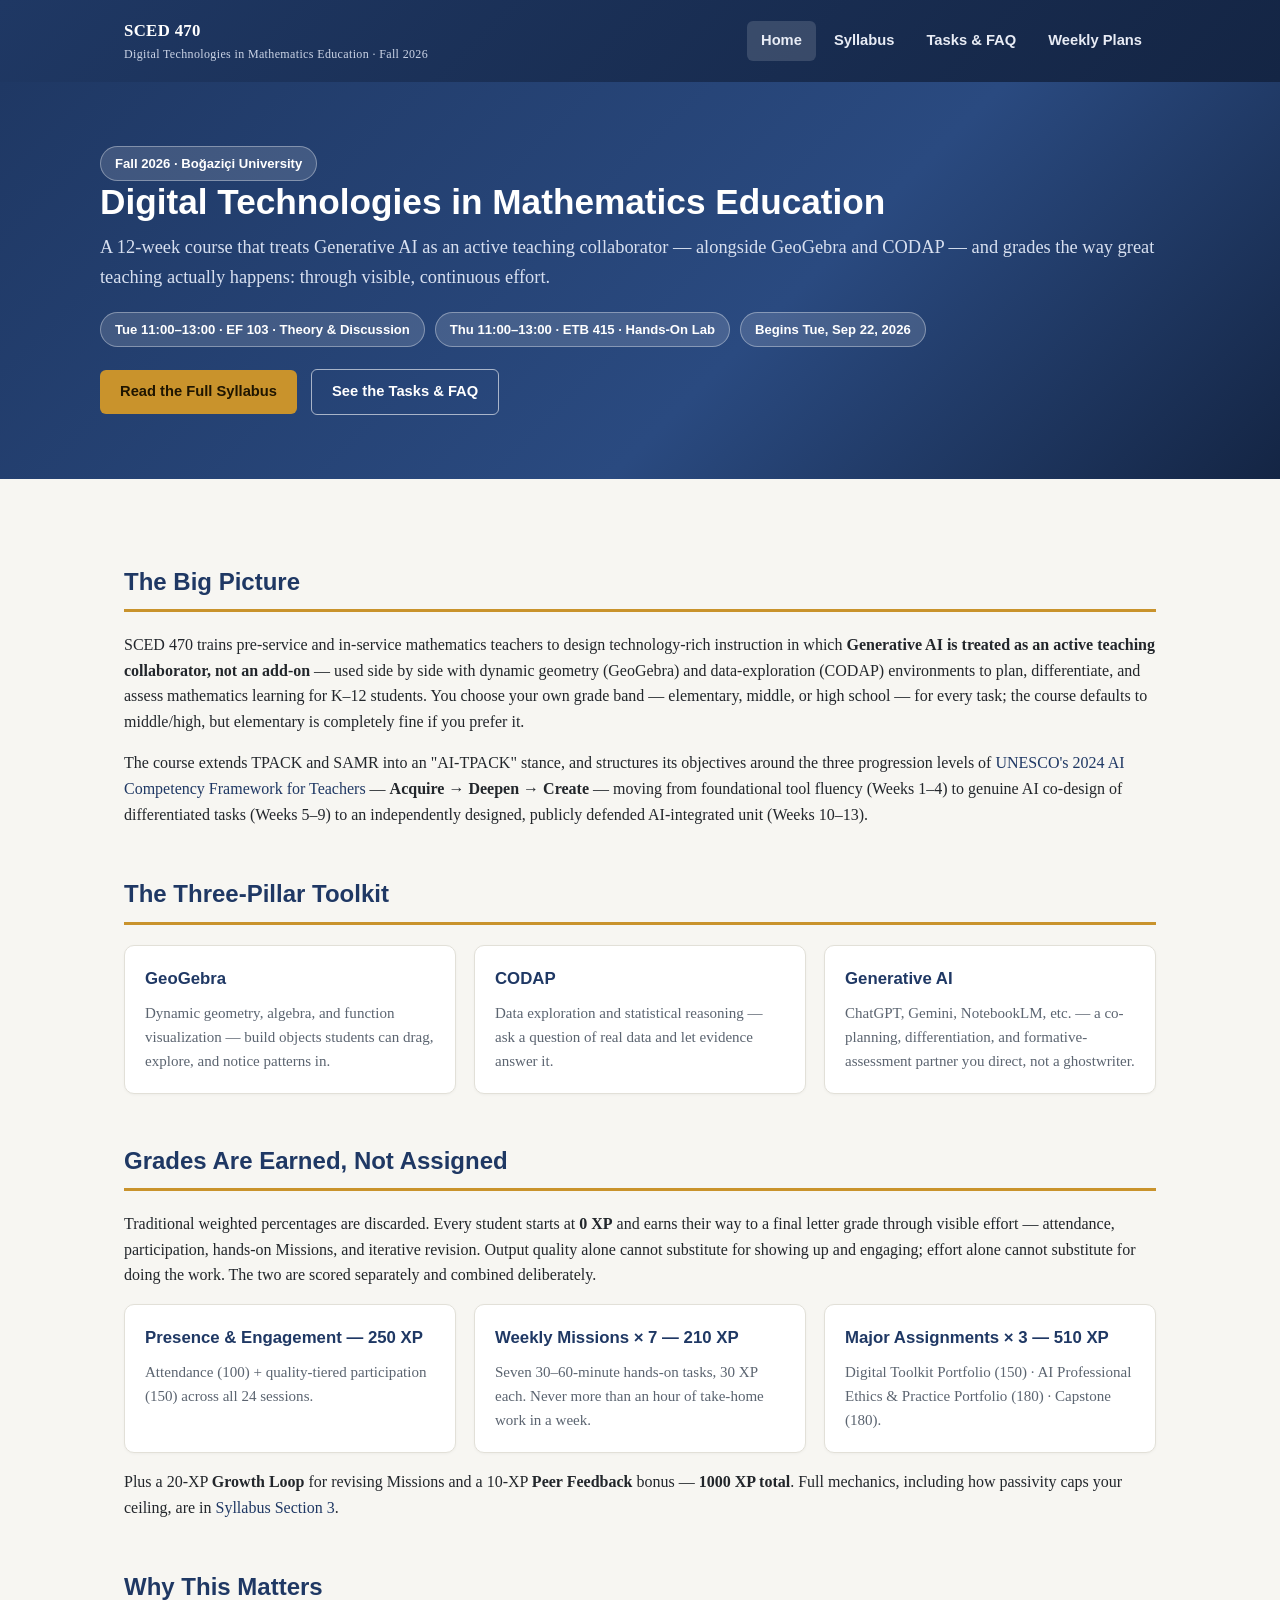
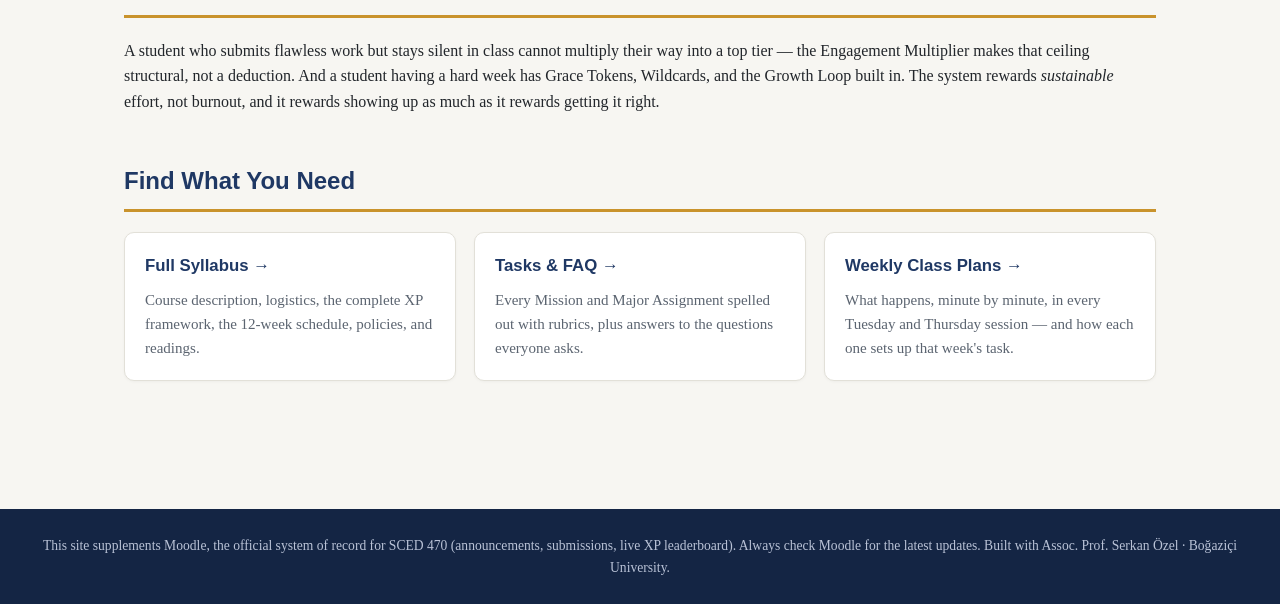
==== index.html @ dfe4f631 "Initial SCED 470 Fall 2026 course site Static HTML/CSS supplement to Moodle: orientation home page, " ====
<!DOCTYPE html>
<html lang="en">
<head>
<meta charset="UTF-8">
<meta name="viewport" content="width=device-width, initial-scale=1.0">
<title>Home · SCED 470</title>
<meta name="description" content="SCED 470: Digital Technologies in Mathematics Education — Fall 2026, Boğaziçi University.">
<link rel="stylesheet" href="style.css">

</head>
<body>
<header class="site-header">
  <div class="header-inner">
    <div class="brand">SCED 470 <small>Digital Technologies in Mathematics Education · Fall 2026</small></div>
    <nav class="main-nav">
      <a href="index.html" class="active">Home</a>
      <a href="syllabus.html">Syllabus</a>
      <a href="tasks-faq.html">Tasks & FAQ</a>
      <a href="weekly-plans.html">Weekly Plans</a>
    </nav>
  </div>
</header>

<div class="hero">
  <div class="hero-inner">
    <span class="pill">Fall 2026 · Boğaziçi University</span>
    <h1>Digital Technologies in Mathematics Education</h1>
    <p class="subtitle">A 12-week course that treats Generative AI as an active teaching collaborator — alongside GeoGebra and CODAP — and grades the way great teaching actually happens: through visible, continuous effort.</p>
    <div class="meta-row">
      <span class="pill">Tue 11:00–13:00 · EF 103 · Theory &amp; Discussion</span>
      <span class="pill">Thu 11:00–13:00 · ETB 415 · Hands-On Lab</span>
      <span class="pill">Begins Tue, Sep 22, 2026</span>
    </div>
    <a class="btn" href="syllabus.html">Read the Full Syllabus</a>
    <a class="btn secondary" href="tasks-faq.html">See the Tasks &amp; FAQ</a>
  </div>
</div>

<main>

<section>
  <h2>The Big Picture</h2>
  <p>SCED 470 trains pre-service and in-service mathematics teachers to design technology-rich instruction in
  which <strong>Generative AI is treated as an active teaching collaborator, not an add-on</strong> — used side
  by side with dynamic geometry (GeoGebra) and data-exploration (CODAP) environments to plan, differentiate, and
  assess mathematics learning for K–12 students. You choose your own grade band — elementary, middle, or high
  school — for every task; the course defaults to middle/high, but elementary is completely fine if you prefer it.</p>
  <p>The course extends TPACK and SAMR into an "AI-TPACK" stance, and structures its objectives around the three
  progression levels of <a href="https://www.unesco.org/en/articles/ai-competency-framework-teachers">UNESCO's
  2024 AI Competency Framework for Teachers</a> — <strong>Acquire → Deepen → Create</strong> — moving from
  foundational tool fluency (Weeks 1–4) to genuine AI co-design of differentiated tasks (Weeks 5–9) to an
  independently designed, publicly defended AI-integrated unit (Weeks 10–13).</p>
</section>

<section>
  <h2>The Three-Pillar Toolkit</h2>
  <div class="card-grid">
    <div class="card">
      <h4>GeoGebra</h4>
      <p>Dynamic geometry, algebra, and function visualization — build objects students can drag, explore, and notice patterns in.</p>
    </div>
    <div class="card">
      <h4>CODAP</h4>
      <p>Data exploration and statistical reasoning — ask a question of real data and let evidence answer it.</p>
    </div>
    <div class="card">
      <h4>Generative AI</h4>
      <p>ChatGPT, Gemini, NotebookLM, etc. — a co-planning, differentiation, and formative-assessment partner you direct, not a ghostwriter.</p>
    </div>
  </div>
</section>

<section>
  <h2>Grades Are Earned, Not Assigned</h2>
  <p>Traditional weighted percentages are discarded. Every student starts at <strong>0 XP</strong> and earns
  their way to a final letter grade through visible effort — attendance, participation, hands-on Missions,
  and iterative revision. Output quality alone cannot substitute for showing up and engaging; effort alone
  cannot substitute for doing the work. The two are scored separately and combined deliberately.</p>
  <div class="card-grid">
    <div class="card">
      <h4>Presence &amp; Engagement — 250 XP</h4>
      <p>Attendance (100) + quality-tiered participation (150) across all 24 sessions.</p>
    </div>
    <div class="card">
      <h4>Weekly Missions × 7 — 210 XP</h4>
      <p>Seven 30–60-minute hands-on tasks, 30 XP each. Never more than an hour of take-home work in a week.</p>
    </div>
    <div class="card">
      <h4>Major Assignments × 3 — 510 XP</h4>
      <p>Digital Toolkit Portfolio (150) · AI Professional Ethics &amp; Practice Portfolio (180) · Capstone (180).</p>
    </div>
  </div>
  <p style="margin-top:16px;">Plus a 20-XP <strong>Growth Loop</strong> for revising Missions and a 10-XP
  <strong>Peer Feedback</strong> bonus — <strong>1000 XP total</strong>. Full mechanics, including how passivity
  caps your ceiling, are in <a href="syllabus.html#section-3">Syllabus Section 3</a>.</p>
</section>

<section>
  <h2>Why This Matters</h2>
  <p>A student who submits flawless work but stays silent in class cannot multiply their way into a top tier —
  the Engagement Multiplier makes that ceiling structural, not a deduction. And a student having a hard week has
  Grace Tokens, Wildcards, and the Growth Loop built in. The system rewards <em>sustainable</em> effort, not
  burnout, and it rewards showing up as much as it rewards getting it right.</p>
</section>

<section>
  <h2>Find What You Need</h2>
  <div class="card-grid">
    <div class="card">
      <h4><a href="syllabus.html">Full Syllabus →</a></h4>
      <p>Course description, logistics, the complete XP framework, the 12-week schedule, policies, and readings.</p>
    </div>
    <div class="card">
      <h4><a href="tasks-faq.html">Tasks &amp; FAQ →</a></h4>
      <p>Every Mission and Major Assignment spelled out with rubrics, plus answers to the questions everyone asks.</p>
    </div>
    <div class="card">
      <h4><a href="weekly-plans.html">Weekly Class Plans →</a></h4>
      <p>What happens, minute by minute, in every Tuesday and Thursday session — and how each one sets up that week's task.</p>
    </div>
  </div>
</section>

</main>

<footer class="site-footer">
  This site supplements Moodle, the official system of record for SCED 470 (announcements, submissions, live XP leaderboard).
  Always check Moodle for the latest updates. Built with Assoc. Prof. Serkan Özel · Boğaziçi University.
</footer>
</body>
</html>
---- style.css ----
:root {
  --navy: #1f3864;
  --navy-dark: #142544;
  --gold: #c9932c;
  --bg: #f7f6f2;
  --card: #ffffff;
  --ink: #22262b;
  --muted: #5b6470;
  --border: #e2e0d8;
  --tier-full: #2e7d4f;
  --tier-inter: #b8860b;
  --tier-passive: #b23b3b;
  --max-width: 1080px;
}

* { box-sizing: border-box; }

html { scroll-behavior: smooth; }

body {
  margin: 0;
  font-family: "Georgia", "Times New Roman", serif;
  background: var(--bg);
  color: var(--ink);
  line-height: 1.6;
}

h1, h2, h3, h4, nav, .pill, .tag, button, .btn {
  font-family: "Helvetica Neue", Arial, sans-serif;
}

a { color: var(--navy); text-decoration: none; }
a:hover { text-decoration: underline; }

header.site-header {
  background: linear-gradient(135deg, var(--navy) 0%, var(--navy-dark) 100%);
  color: #fff;
  padding: 0;
}

.header-inner {
  max-width: var(--max-width);
  margin: 0 auto;
  padding: 18px 24px;
  display: flex;
  align-items: center;
  justify-content: space-between;
  flex-wrap: wrap;
  gap: 12px;
}

.brand {
  font-weight: 700;
  font-size: 1.05rem;
  letter-spacing: 0.02em;
  color: #fff;
}
.brand small {
  display: block;
  font-weight: 400;
  font-size: 0.75rem;
  color: #cbd4e6;
  letter-spacing: 0.03em;
}

nav.main-nav {
  display: flex;
  gap: 4px;
  flex-wrap: wrap;
}
nav.main-nav a {
  color: #e8ecf5;
  padding: 8px 14px;
  border-radius: 6px;
  font-size: 0.92rem;
  font-weight: 600;
  transition: background 0.15s;
}
nav.main-nav a:hover, nav.main-nav a.active {
  background: rgba(255,255,255,0.14);
  text-decoration: none;
}

main {
  max-width: var(--max-width);
  margin: 0 auto;
  padding: 36px 24px 80px;
}

.hero {
  background: linear-gradient(135deg, var(--navy) 0%, #2a4a80 60%, var(--navy-dark) 100%);
  color: #fff;
  padding: 64px 24px;
  margin-bottom: 0;
}
.hero-inner { max-width: var(--max-width); margin: 0 auto; }
.hero h1 { font-size: 2.2rem; margin: 0 0 10px; line-height: 1.2; }
.hero .subtitle { font-size: 1.15rem; color: #d8e0f0; margin: 0 0 20px; font-family: Georgia, serif; }
.hero .meta-row { display: flex; gap: 10px; flex-wrap: wrap; margin-top: 18px; }

.pill {
  display: inline-block;
  background: rgba(255,255,255,0.14);
  border: 1px solid rgba(255,255,255,0.35);
  color: #fff;
  padding: 6px 14px;
  border-radius: 999px;
  font-size: 0.82rem;
  font-weight: 600;
}

.btn {
  display: inline-block;
  background: var(--gold);
  color: #1f1500;
  padding: 10px 20px;
  border-radius: 6px;
  font-weight: 700;
  font-size: 0.92rem;
  margin-top: 22px;
  margin-right: 10px;
}
.btn.secondary {
  background: transparent;
  border: 1.5px solid rgba(255,255,255,0.6);
  color: #fff;
}
.btn:hover { text-decoration: none; opacity: 0.92; }

section { margin: 48px 0; }
section > h2 {
  color: var(--navy);
  font-size: 1.5rem;
  border-bottom: 3px solid var(--gold);
  padding-bottom: 8px;
  margin-bottom: 20px;
}
section > h3 {
  color: var(--navy);
  font-size: 1.15rem;
  margin-top: 28px;
}

.card-grid {
  display: grid;
  grid-template-columns: repeat(3, 1fr);
  gap: 18px;
}
@media (max-width: 800px) { .card-grid { grid-template-columns: 1fr; } }

.card {
  background: var(--card);
  border: 1px solid var(--border);
  border-radius: 10px;
  padding: 20px;
  box-shadow: 0 1px 3px rgba(0,0,0,0.04);
}
.card h4 { margin: 0 0 8px; color: var(--navy); font-size: 1.05rem; }
.card p { margin: 0; color: var(--muted); font-size: 0.94rem; }

table {
  width: 100%;
  border-collapse: collapse;
  background: var(--card);
  margin: 16px 0;
  font-size: 0.92rem;
  box-shadow: 0 1px 3px rgba(0,0,0,0.04);
}
th, td {
  border: 1px solid var(--border);
  padding: 9px 12px;
  text-align: left;
  vertical-align: top;
}
th {
  background: var(--navy);
  color: #fff;
  font-family: "Helvetica Neue", Arial, sans-serif;
  font-weight: 600;
  font-size: 0.85rem;
}
tr:nth-child(even) td { background: #fafaf7; }

.note {
  background: #fff8e6;
  border-left: 4px solid var(--gold);
  padding: 12px 16px;
  border-radius: 4px;
  font-size: 0.92rem;
  color: #5c4813;
  margin: 16px 0;
}

.faq-item {
  border: 1px solid var(--border);
  border-radius: 8px;
  padding: 14px 18px;
  margin-bottom: 10px;
  background: var(--card);
}
.faq-item .q {
  font-weight: 700;
  color: var(--navy);
  font-family: "Helvetica Neue", Arial, sans-serif;
  margin: 0 0 6px;
}
.faq-item .a { margin: 0; color: var(--ink); }

.toc {
  background: var(--card);
  border: 1px solid var(--border);
  border-radius: 10px;
  padding: 18px 24px;
  margin-bottom: 36px;
}
.toc h4 { margin: 0 0 10px; color: var(--navy); font-family: "Helvetica Neue", Arial, sans-serif; }
.toc ul { margin: 0; padding-left: 20px; columns: 2; }
@media (max-width: 700px) { .toc ul { columns: 1; } }

.tier-badge {
  display: inline-block;
  padding: 2px 10px;
  border-radius: 999px;
  font-size: 0.78rem;
  font-weight: 700;
  color: #fff;
}
.tier-full { background: var(--tier-full); }
.tier-inter { background: var(--tier-inter); }
.tier-passive { background: var(--tier-passive); }

.week-block {
  border: 1px solid var(--border);
  border-radius: 10px;
  padding: 20px 22px;
  margin-bottom: 22px;
  background: var(--card);
}
.week-block h2 {
  margin-top: 0;
  font-size: 1.2rem;
  color: var(--navy);
  border-bottom: none;
  padding-bottom: 0;
}
.week-block .day-label {
  font-family: "Helvetica Neue", Arial, sans-serif;
  font-weight: 700;
  color: var(--gold);
  text-transform: uppercase;
  font-size: 0.78rem;
  letter-spacing: 0.05em;
  margin-top: 16px;
  margin-bottom: 6px;
}

footer.site-footer {
  background: var(--navy-dark);
  color: #b9c2d6;
  text-align: center;
  padding: 26px 24px;
  font-size: 0.85rem;
}
footer.site-footer a { color: #d8e0f0; }

.builds-on {
  display: inline-block;
  font-size: 0.82rem;
  color: var(--muted);
  font-style: italic;
  margin-bottom: 10px;
}

.tag {
  display: inline-block;
  background: #eef1f8;
  color: var(--navy);
  padding: 3px 10px;
  border-radius: 6px;
  font-size: 0.75rem;
  font-weight: 700;
  margin-right: 6px;
}

blockquote {
  border-left: 4px solid var(--border);
  margin: 16px 0;
  padding: 4px 16px;
  color: var(--muted);
  font-style: italic;
}
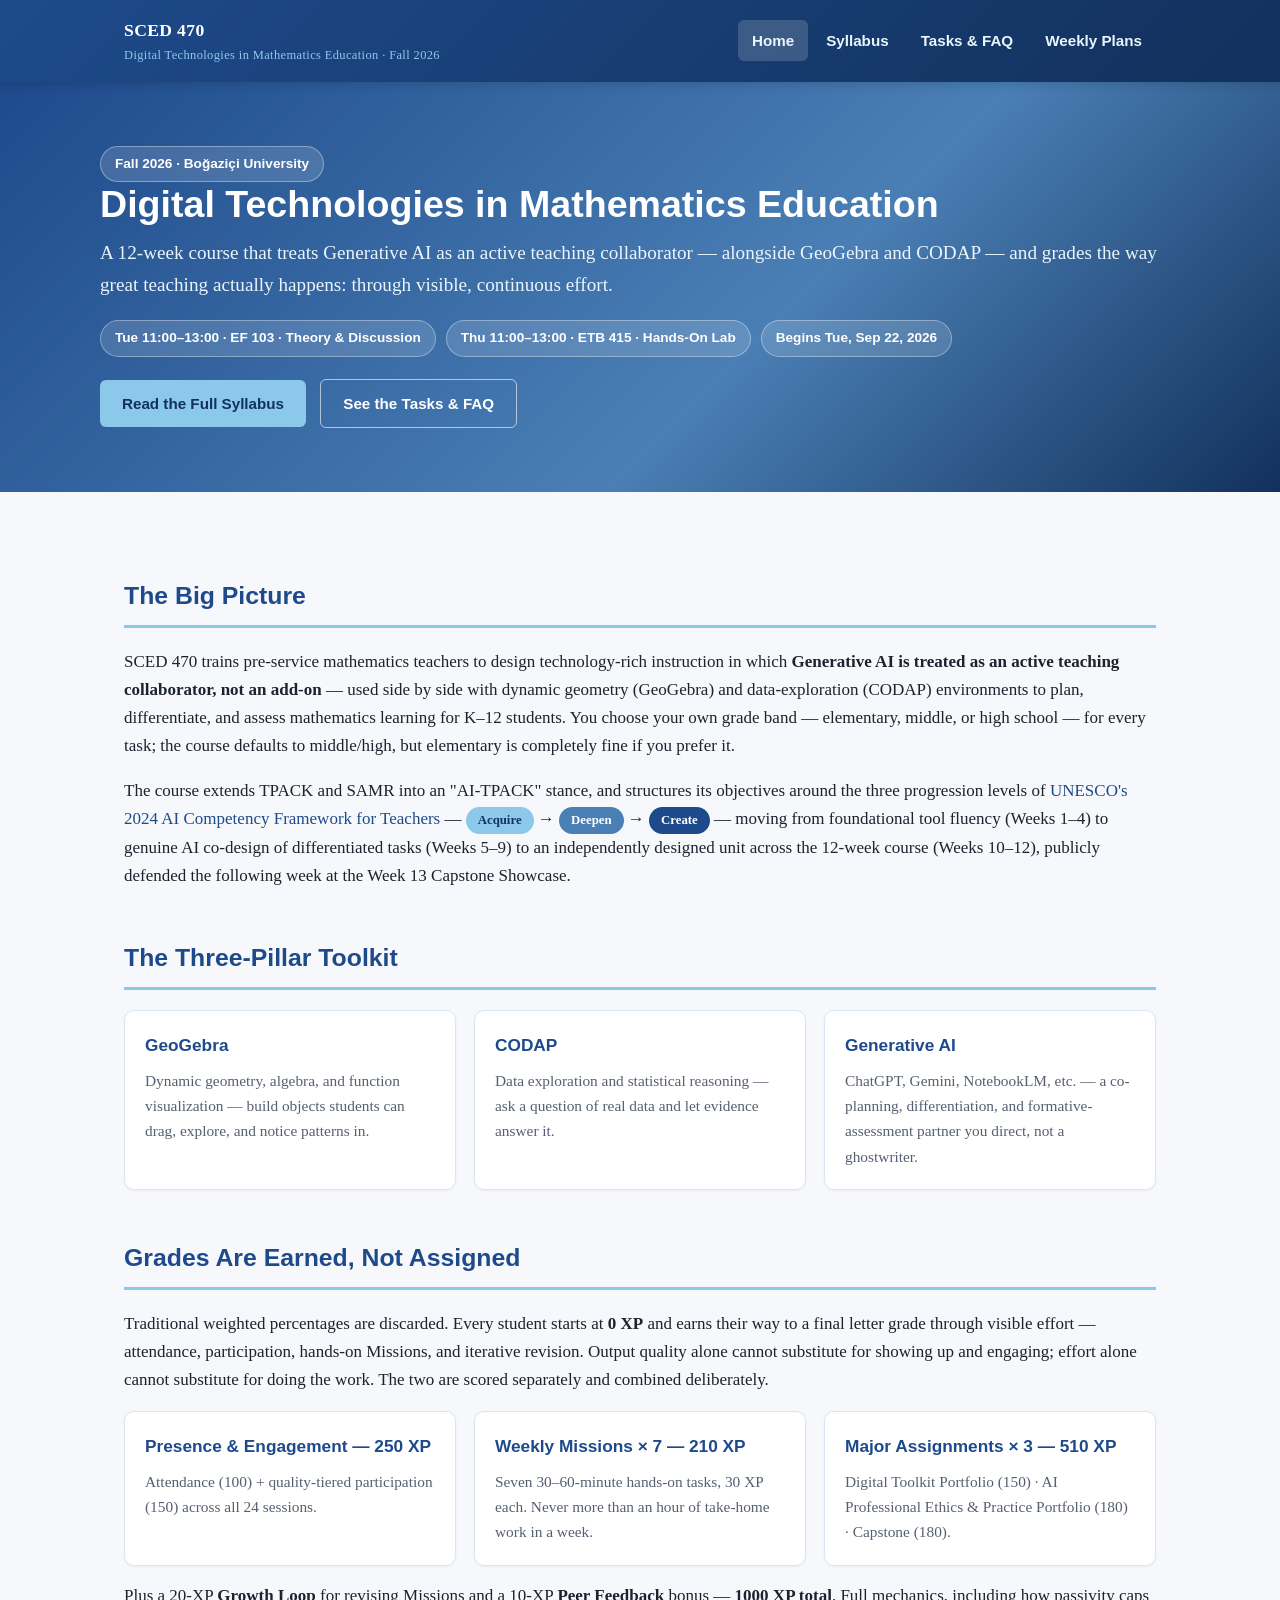
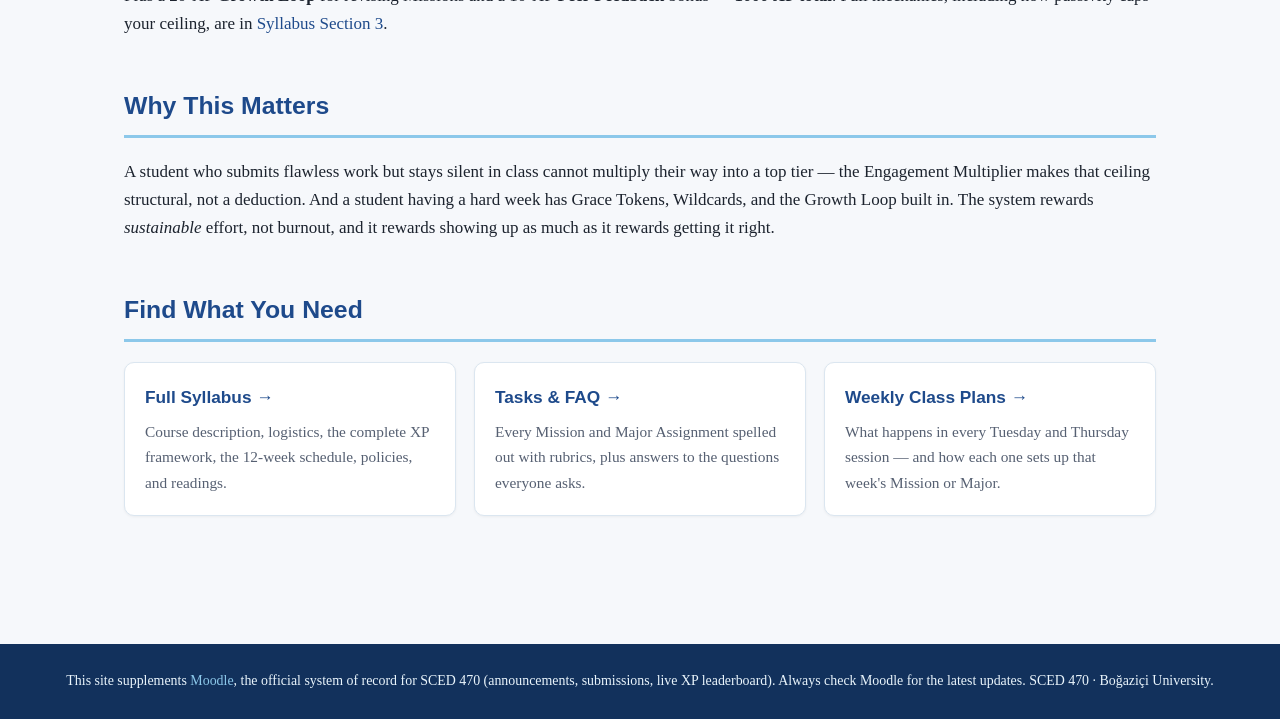
==== commit e6fbfb89: "Revise site for pre-service framing, 12-week course, Boğaziçi brand colors - Pre-service-only langua" ====
--- a/index.html
+++ b/index.html
@@ -40,16 +40,18 @@
 
 <section>
   <h2>The Big Picture</h2>
-  <p>SCED 470 trains pre-service and in-service mathematics teachers to design technology-rich instruction in
+  <p>SCED 470 trains pre-service mathematics teachers to design technology-rich instruction in
   which <strong>Generative AI is treated as an active teaching collaborator, not an add-on</strong> — used side
   by side with dynamic geometry (GeoGebra) and data-exploration (CODAP) environments to plan, differentiate, and
   assess mathematics learning for K–12 students. You choose your own grade band — elementary, middle, or high
   school — for every task; the course defaults to middle/high, but elementary is completely fine if you prefer it.</p>
   <p>The course extends TPACK and SAMR into an "AI-TPACK" stance, and structures its objectives around the three
-  progression levels of <a href="https://www.unesco.org/en/articles/ai-competency-framework-teachers">UNESCO's
-  2024 AI Competency Framework for Teachers</a> — <strong>Acquire → Deepen → Create</strong> — moving from
+  progression levels of <a href="https://www.unesco.org/en/articles/ai-competency-framework-teachers" target="_blank" rel="noopener">UNESCO's
+  2024 AI Competency Framework for Teachers</a> — <span class="level-badge level-acquire">Acquire</span> →
+  <span class="level-badge level-deepen">Deepen</span> → <span class="level-badge level-create">Create</span> — moving from
   foundational tool fluency (Weeks 1–4) to genuine AI co-design of differentiated tasks (Weeks 5–9) to an
-  independently designed, publicly defended AI-integrated unit (Weeks 10–13).</p>
+  independently designed unit across the 12-week course (Weeks 10–12), publicly defended the following week at
+  the Week 13 Capstone Showcase.</p>
 </section>
 
 <section>
@@ -116,7 +118,7 @@
     </div>
     <div class="card">
       <h4><a href="weekly-plans.html">Weekly Class Plans →</a></h4>
-      <p>What happens, minute by minute, in every Tuesday and Thursday session — and how each one sets up that week's task.</p>
+      <p>What happens in every Tuesday and Thursday session — and how each one sets up that week's Mission or Major.</p>
     </div>
   </div>
 </section>
@@ -124,8 +126,8 @@
 </main>
 
 <footer class="site-footer">
-  This site supplements Moodle, the official system of record for SCED 470 (announcements, submissions, live XP leaderboard).
-  Always check Moodle for the latest updates. Built with Assoc. Prof. Serkan Özel · Boğaziçi University.
+  This site supplements <a href="https://moodle.bogazici.edu.tr/" target="_blank" rel="noopener">Moodle</a>, the official system of record for SCED 470 (announcements, submissions, live XP leaderboard).
+  Always check Moodle for the latest updates. SCED 470 · Boğaziçi University.
 </footer>
 </body>
 </html>
--- a/style.css
+++ b/style.css
@@ -1,15 +1,21 @@
 :root {
-  --navy: #1f3864;
-  --navy-dark: #142544;
-  --gold: #c9932c;
-  --bg: #f7f6f2;
+  /* Boğaziçi University official brand colors (Kurumsal Kimlik Kılavuzu 2020):
+     Navy = Pantone 7686C / #1e4a8b, Sky = Pantone 297C / #8cc8ea.
+     All other colors below are tints/shades derived from these two. */
+  --navy: #1e4a8b;
+  --navy-dark: #12315c;
+  --navy-mid: #4a7fb5;
+  --sky: #8cc8ea;
+  --sky-pale: #eaf5fc;
+  --gold: #8cc8ea; /* legacy variable name kept for compatibility; now maps to sky accent */
+  --bg: #f6f8fb;
   --card: #ffffff;
-  --ink: #22262b;
-  --muted: #5b6470;
-  --border: #e2e0d8;
-  --tier-full: #2e7d4f;
-  --tier-inter: #b8860b;
-  --tier-passive: #b23b3b;
+  --ink: #1c232e;
+  --muted: #566072;
+  --border: #dbe6f0;
+  --tier-full: #1e4a8b;
+  --tier-inter: #4a7fb5;
+  --tier-passive: #8cc8ea;
   --max-width: 1080px;
 }
 
@@ -22,11 +28,12 @@
   font-family: "Georgia", "Times New Roman", serif;
   background: var(--bg);
   color: var(--ink);
-  line-height: 1.6;
+  line-height: 1.65;
+  font-size: 17px;
 }
 
 h1, h2, h3, h4, nav, .pill, .tag, button, .btn {
-  font-family: "Helvetica Neue", Arial, sans-serif;
+  font-family: "Helvetica Neue", Helvetica, Arial, sans-serif;
 }
 
 a { color: var(--navy); text-decoration: none; }
@@ -36,12 +43,16 @@
   background: linear-gradient(135deg, var(--navy) 0%, var(--navy-dark) 100%);
   color: #fff;
   padding: 0;
+  position: sticky;
+  top: 0;
+  z-index: 100;
+  box-shadow: 0 2px 10px rgba(0,0,0,0.15);
 }
 
 .header-inner {
   max-width: var(--max-width);
   margin: 0 auto;
-  padding: 18px 24px;
+  padding: 16px 24px;
   display: flex;
   align-items: center;
   justify-content: space-between;
@@ -51,15 +62,15 @@
 
 .brand {
   font-weight: 700;
-  font-size: 1.05rem;
+  font-size: 1.1rem;
   letter-spacing: 0.02em;
   color: #fff;
 }
 .brand small {
   display: block;
   font-weight: 400;
-  font-size: 0.75rem;
-  color: #cbd4e6;
+  font-size: 0.78rem;
+  color: var(--sky);
   letter-spacing: 0.03em;
 }
 
@@ -69,15 +80,15 @@
   flex-wrap: wrap;
 }
 nav.main-nav a {
-  color: #e8ecf5;
+  color: #eaf5fc;
   padding: 8px 14px;
   border-radius: 6px;
-  font-size: 0.92rem;
+  font-size: 0.95rem;
   font-weight: 600;
   transition: background 0.15s;
 }
 nav.main-nav a:hover, nav.main-nav a.active {
-  background: rgba(255,255,255,0.14);
+  background: rgba(255,255,255,0.16);
   text-decoration: none;
 }
 
@@ -88,14 +99,14 @@
 }
 
 .hero {
-  background: linear-gradient(135deg, var(--navy) 0%, #2a4a80 60%, var(--navy-dark) 100%);
+  background: linear-gradient(135deg, var(--navy) 0%, var(--navy-mid) 60%, var(--navy-dark) 100%);
   color: #fff;
   padding: 64px 24px;
   margin-bottom: 0;
 }
 .hero-inner { max-width: var(--max-width); margin: 0 auto; }
-.hero h1 { font-size: 2.2rem; margin: 0 0 10px; line-height: 1.2; }
-.hero .subtitle { font-size: 1.15rem; color: #d8e0f0; margin: 0 0 20px; font-family: Georgia, serif; }
+.hero h1 { font-size: 2.35rem; margin: 0 0 10px; line-height: 1.2; }
+.hero .subtitle { font-size: 1.2rem; color: var(--sky-pale); margin: 0 0 20px; font-family: Georgia, serif; }
 .hero .meta-row { display: flex; gap: 10px; flex-wrap: wrap; margin-top: 18px; }
 
 .pill {
@@ -105,18 +116,18 @@
   color: #fff;
   padding: 6px 14px;
   border-radius: 999px;
-  font-size: 0.82rem;
+  font-size: 0.85rem;
   font-weight: 600;
 }
 
 .btn {
   display: inline-block;
-  background: var(--gold);
-  color: #1f1500;
-  padding: 10px 20px;
+  background: var(--sky);
+  color: var(--navy-dark);
+  padding: 11px 22px;
   border-radius: 6px;
   font-weight: 700;
-  font-size: 0.92rem;
+  font-size: 0.95rem;
   margin-top: 22px;
   margin-right: 10px;
 }
@@ -130,14 +141,14 @@
 section { margin: 48px 0; }
 section > h2 {
   color: var(--navy);
-  font-size: 1.5rem;
-  border-bottom: 3px solid var(--gold);
+  font-size: 1.55rem;
+  border-bottom: 3px solid var(--sky);
   padding-bottom: 8px;
   margin-bottom: 20px;
 }
 section > h3 {
   color: var(--navy);
-  font-size: 1.15rem;
+  font-size: 1.2rem;
   margin-top: 28px;
 }
 
@@ -153,41 +164,41 @@
   border: 1px solid var(--border);
   border-radius: 10px;
   padding: 20px;
-  box-shadow: 0 1px 3px rgba(0,0,0,0.04);
-}
-.card h4 { margin: 0 0 8px; color: var(--navy); font-size: 1.05rem; }
-.card p { margin: 0; color: var(--muted); font-size: 0.94rem; }
+  box-shadow: 0 1px 3px rgba(0,0,0,0.05);
+}
+.card h4 { margin: 0 0 8px; color: var(--navy); font-size: 1.08rem; }
+.card p { margin: 0; color: var(--muted); font-size: 0.96rem; }
 
 table {
   width: 100%;
   border-collapse: collapse;
   background: var(--card);
   margin: 16px 0;
-  font-size: 0.92rem;
-  box-shadow: 0 1px 3px rgba(0,0,0,0.04);
+  font-size: 0.95rem;
+  box-shadow: 0 1px 3px rgba(0,0,0,0.05);
 }
 th, td {
   border: 1px solid var(--border);
-  padding: 9px 12px;
+  padding: 10px 13px;
   text-align: left;
   vertical-align: top;
 }
 th {
   background: var(--navy);
   color: #fff;
-  font-family: "Helvetica Neue", Arial, sans-serif;
+  font-family: "Helvetica Neue", Helvetica, Arial, sans-serif;
   font-weight: 600;
-  font-size: 0.85rem;
-}
-tr:nth-child(even) td { background: #fafaf7; }
+  font-size: 0.87rem;
+}
+tr:nth-child(even) td { background: var(--sky-pale); }
 
 .note {
-  background: #fff8e6;
-  border-left: 4px solid var(--gold);
+  background: var(--sky-pale);
+  border-left: 4px solid var(--sky);
   padding: 12px 16px;
   border-radius: 4px;
-  font-size: 0.92rem;
-  color: #5c4813;
+  font-size: 0.94rem;
+  color: var(--navy-dark);
   margin: 16px 0;
 }
 
@@ -201,7 +212,7 @@
 .faq-item .q {
   font-weight: 700;
   color: var(--navy);
-  font-family: "Helvetica Neue", Arial, sans-serif;
+  font-family: "Helvetica Neue", Helvetica, Arial, sans-serif;
   margin: 0 0 6px;
 }
 .faq-item .a { margin: 0; color: var(--ink); }
@@ -213,21 +224,45 @@
   padding: 18px 24px;
   margin-bottom: 36px;
 }
-.toc h4 { margin: 0 0 10px; color: var(--navy); font-family: "Helvetica Neue", Arial, sans-serif; }
+.toc h4 { margin: 0 0 10px; color: var(--navy); font-family: "Helvetica Neue", Helvetica, Arial, sans-serif; }
 .toc ul { margin: 0; padding-left: 20px; columns: 2; }
 @media (max-width: 700px) { .toc ul { columns: 1; } }
 
+/* Engagement Tiers — a progressive navy→sky ramp: full strength = full presence */
 .tier-badge {
   display: inline-block;
-  padding: 2px 10px;
+  padding: 3px 12px;
   border-radius: 999px;
+  font-size: 0.8rem;
+  font-weight: 700;
+}
+.tier-full { background: var(--tier-full); color: #fff; }
+.tier-inter { background: var(--tier-inter); color: #fff; }
+.tier-passive { background: var(--tier-passive); color: var(--navy-dark); }
+
+/* UNESCO levels — same progressive ramp: Acquire (lightest) → Create (deepest) */
+.level-badge {
+  display: inline-block;
+  padding: 3px 12px;
+  border-radius: 999px;
+  font-size: 0.8rem;
+  font-weight: 700;
+}
+.level-acquire { background: var(--sky); color: var(--navy-dark); }
+.level-deepen { background: var(--navy-mid); color: #fff; }
+.level-create { background: var(--navy); color: #fff; }
+
+/* Task type — Mission (light, frequent, low-stakes) vs Major (dark, weighty) */
+.tasktype {
+  display: inline-block;
+  padding: 3px 12px;
+  border-radius: 6px;
   font-size: 0.78rem;
   font-weight: 700;
-  color: #fff;
-}
-.tier-full { background: var(--tier-full); }
-.tier-inter { background: var(--tier-inter); }
-.tier-passive { background: var(--tier-passive); }
+  margin-right: 6px;
+}
+.tasktype-mission { background: var(--sky-pale); color: var(--navy); border: 1px solid var(--sky); }
+.tasktype-major { background: var(--navy); color: #fff; }
 
 .week-block {
   border: 1px solid var(--border);
@@ -238,34 +273,40 @@
 }
 .week-block h2 {
   margin-top: 0;
-  font-size: 1.2rem;
+  font-size: 1.25rem;
   color: var(--navy);
   border-bottom: none;
   padding-bottom: 0;
 }
 .week-block .day-label {
-  font-family: "Helvetica Neue", Arial, sans-serif;
-  font-weight: 700;
-  color: var(--gold);
+  font-family: "Helvetica Neue", Helvetica, Arial, sans-serif;
+  font-weight: 700;
+  color: var(--navy-mid);
   text-transform: uppercase;
-  font-size: 0.78rem;
+  font-size: 0.8rem;
   letter-spacing: 0.05em;
   margin-top: 16px;
   margin-bottom: 6px;
 }
+.week-block ul { margin: 6px 0 0; padding-left: 22px; }
+.week-block .optional-flag {
+  font-style: italic;
+  color: var(--muted);
+  font-size: 0.9rem;
+}
 
 footer.site-footer {
   background: var(--navy-dark);
-  color: #b9c2d6;
+  color: var(--sky-pale);
   text-align: center;
   padding: 26px 24px;
-  font-size: 0.85rem;
-}
-footer.site-footer a { color: #d8e0f0; }
+  font-size: 0.87rem;
+}
+footer.site-footer a { color: var(--sky); }
 
 .builds-on {
   display: inline-block;
-  font-size: 0.82rem;
+  font-size: 0.84rem;
   color: var(--muted);
   font-style: italic;
   margin-bottom: 10px;
@@ -273,11 +314,11 @@
 
 .tag {
   display: inline-block;
-  background: #eef1f8;
+  background: var(--sky-pale);
   color: var(--navy);
   padding: 3px 10px;
   border-radius: 6px;
-  font-size: 0.75rem;
+  font-size: 0.78rem;
   font-weight: 700;
   margin-right: 6px;
 }
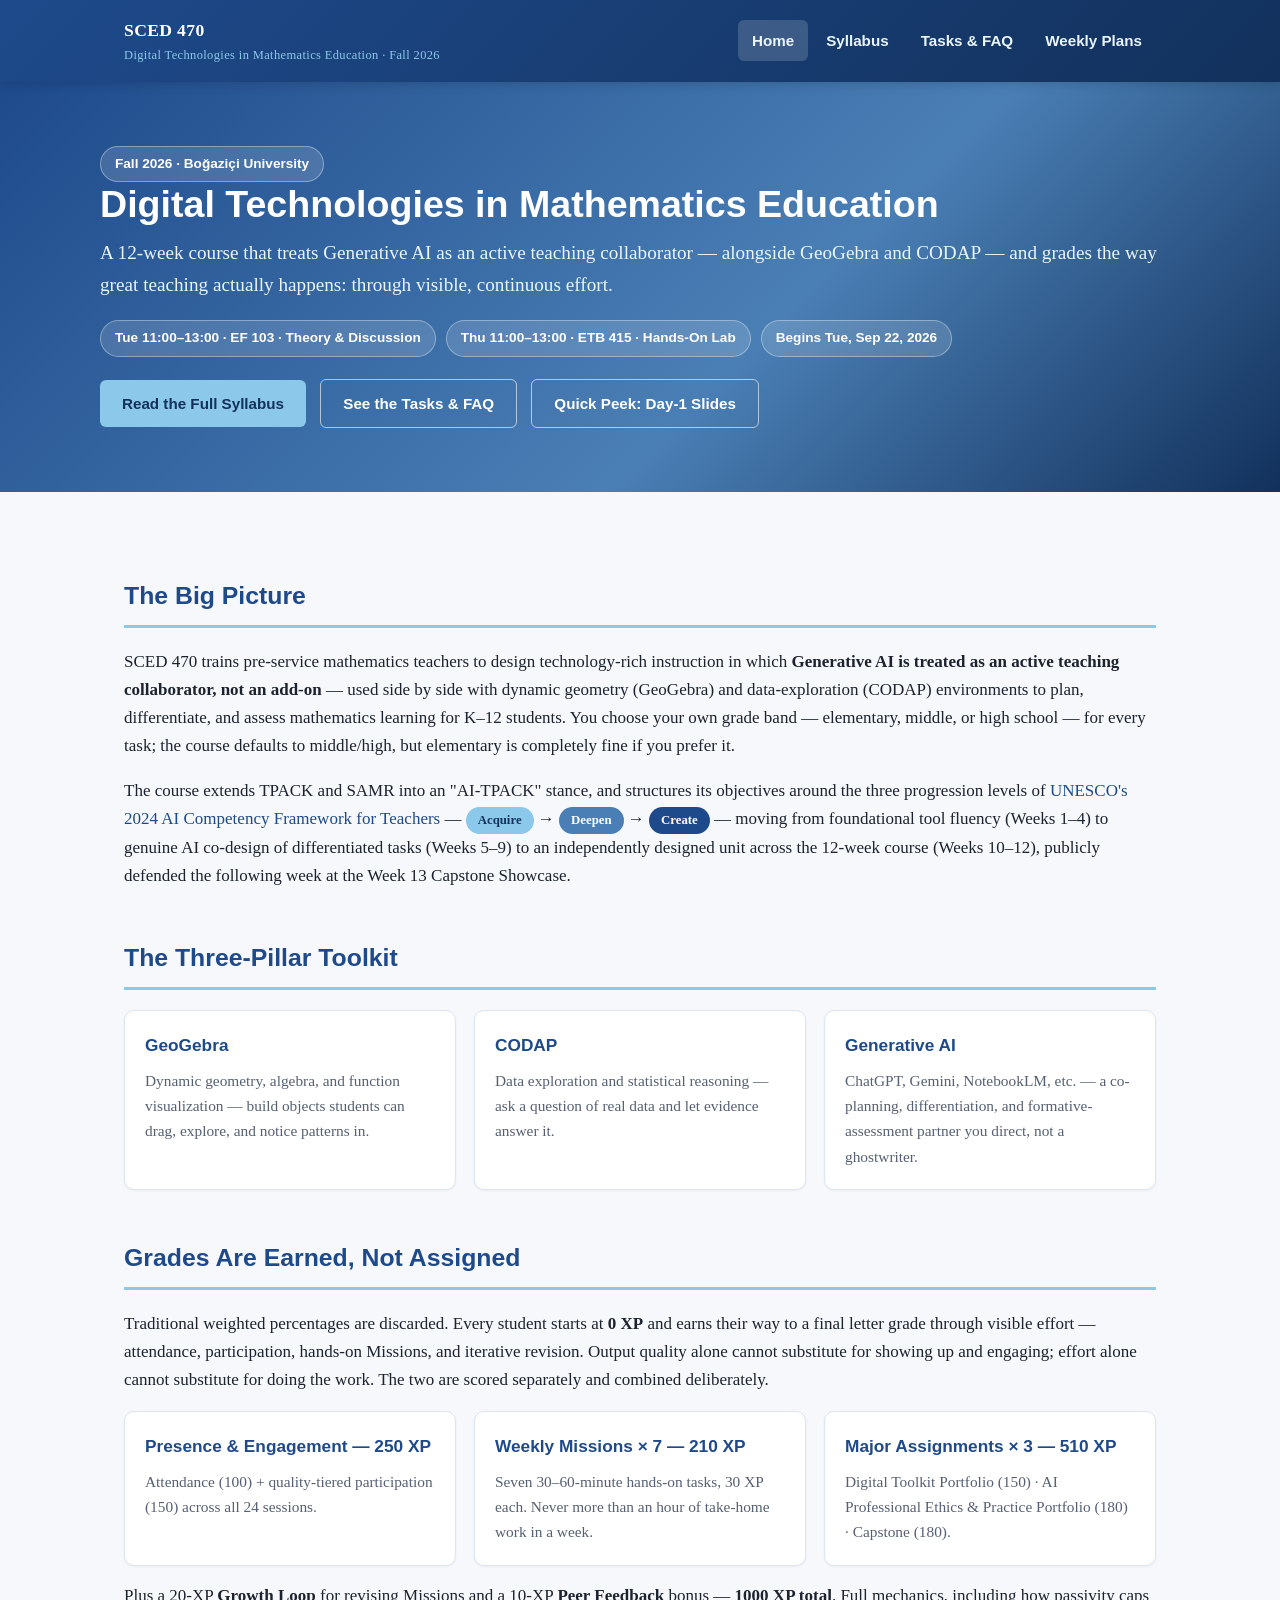
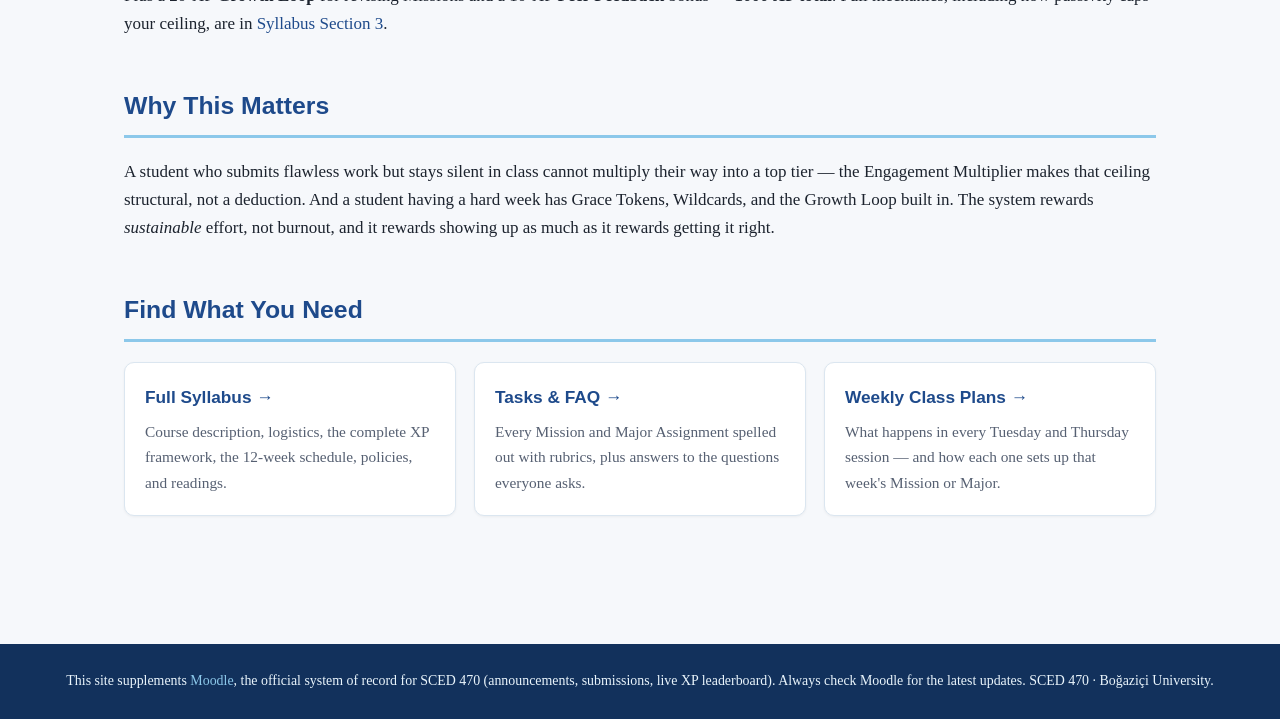
==== commit 1de12212: "Add GeoGebra intro to Week 1, real tool links, clearer Week 10 framing, drop prerequisite line, add " ====
--- a/index.html
+++ b/index.html
@@ -33,6 +33,7 @@
     </div>
     <a class="btn" href="syllabus.html">Read the Full Syllabus</a>
     <a class="btn secondary" href="tasks-faq.html">See the Tasks &amp; FAQ</a>
+    <a class="btn secondary" href="https://claude.ai/artifact/4ZSUmYv5yM9DFRYc8bCQvJ" target="_blank" rel="noopener">Quick Peek: Day-1 Slides</a>
   </div>
 </div>
 
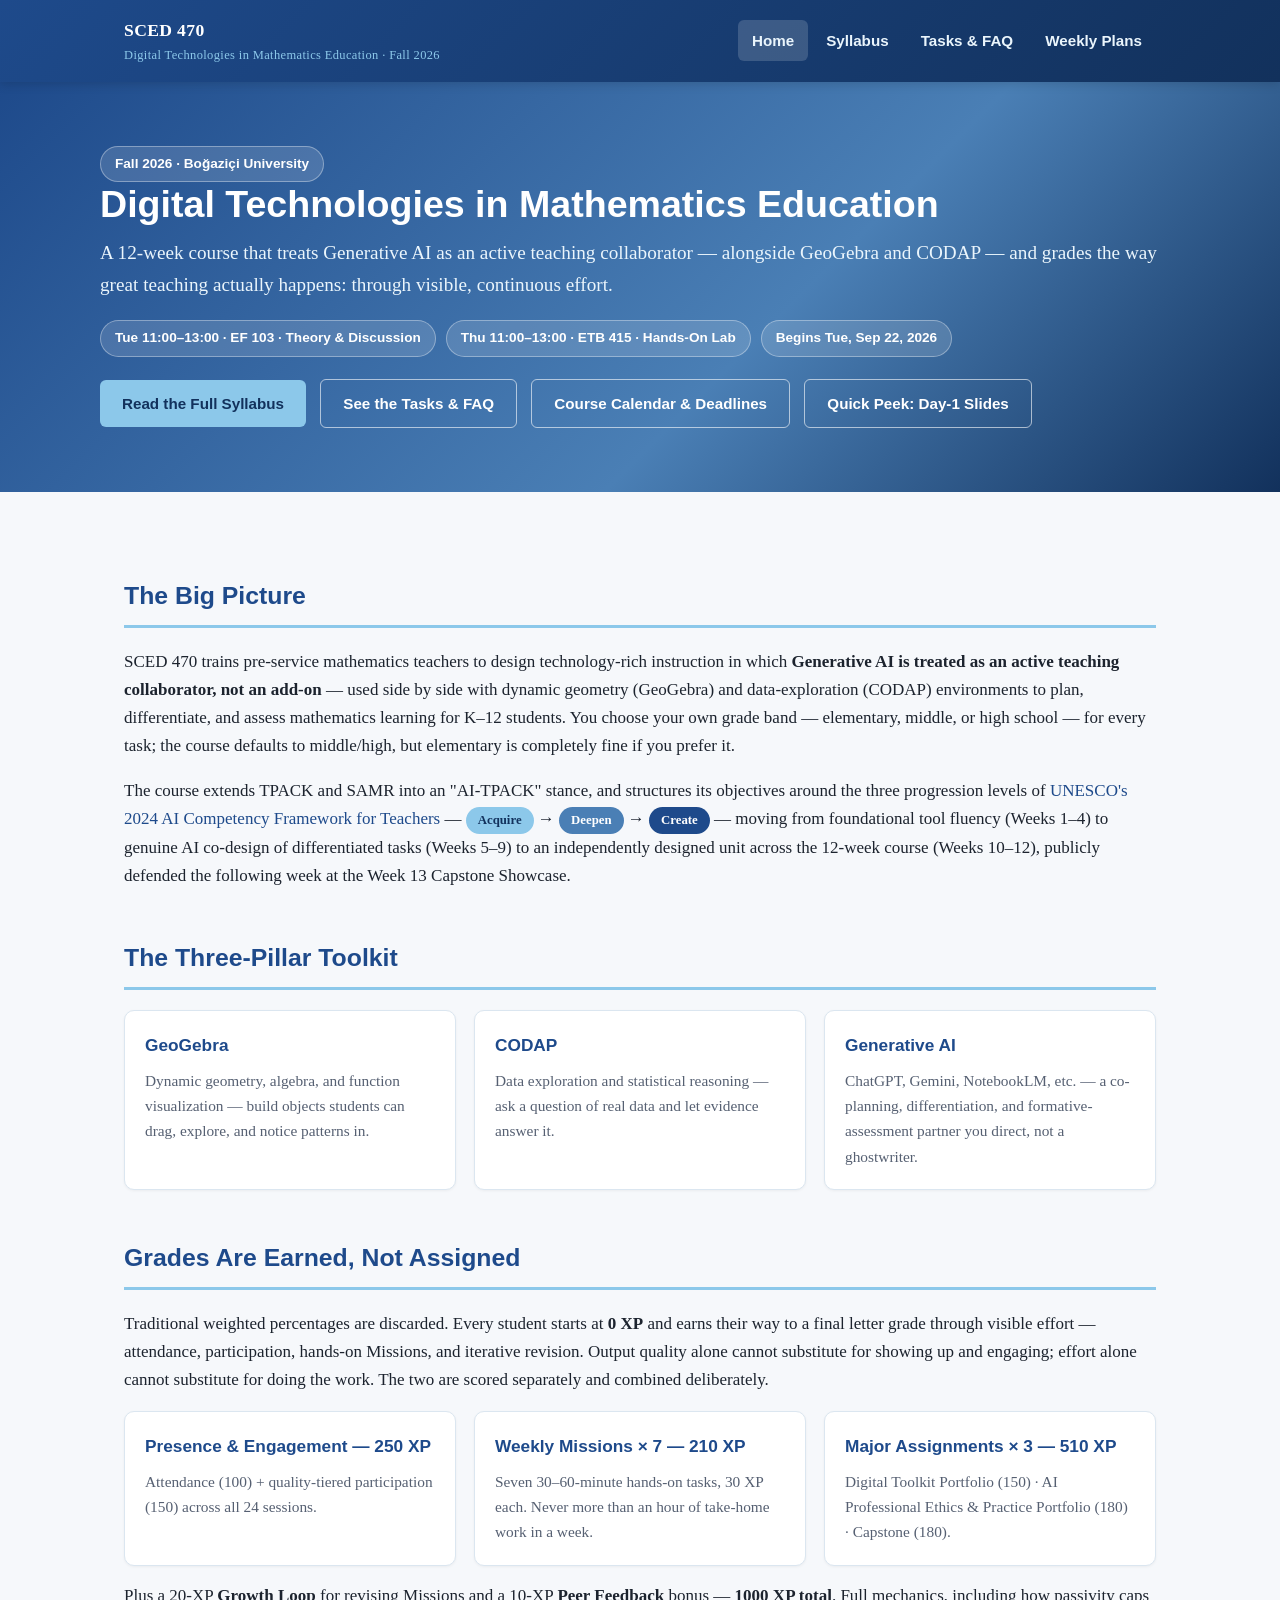
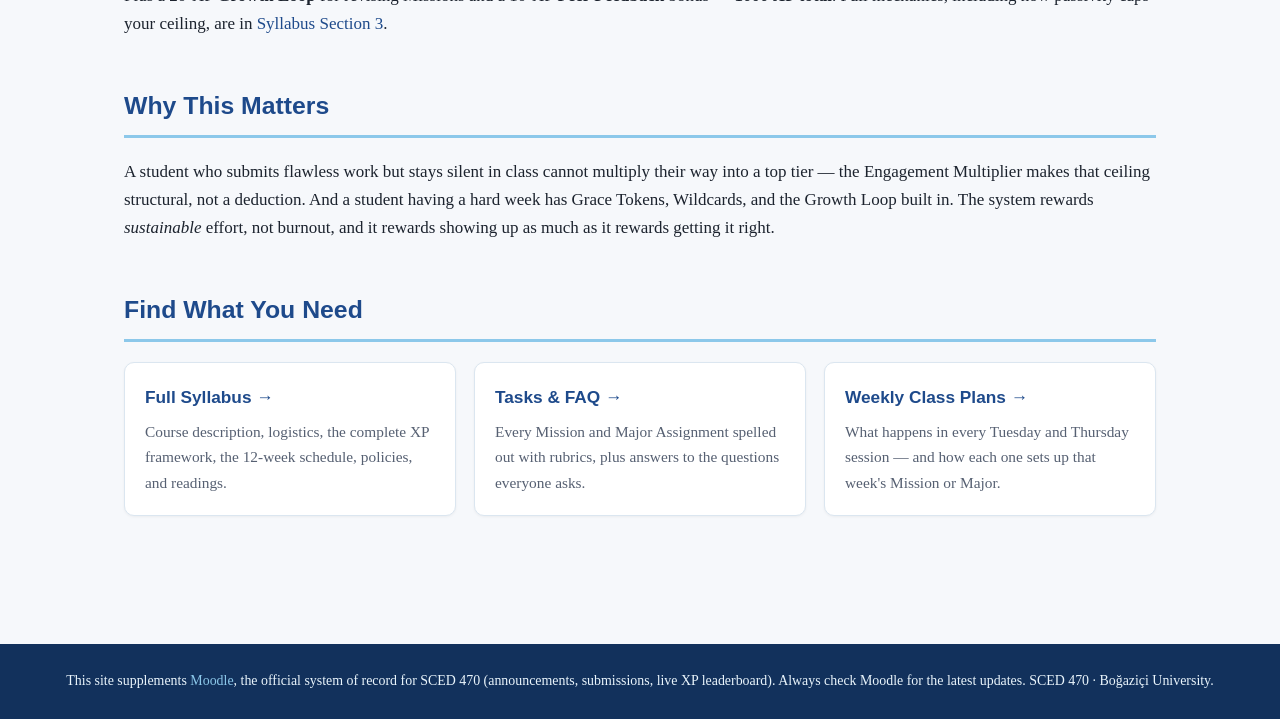
==== commit b68fe6b2: "Add files via upload" ====
--- a/index.html
+++ b/index.html
@@ -33,6 +33,7 @@
     </div>
     <a class="btn" href="syllabus.html">Read the Full Syllabus</a>
     <a class="btn secondary" href="tasks-faq.html">See the Tasks &amp; FAQ</a>
+    <a class="btn secondary" href="weekly-plans.html#calendar">Course Calendar &amp; Deadlines</a>
     <a class="btn secondary" href="https://claude.ai/artifact/4ZSUmYv5yM9DFRYc8bCQvJ" target="_blank" rel="noopener">Quick Peek: Day-1 Slides</a>
   </div>
 </div>
--- a/style.css
+++ b/style.css
@@ -330,3 +330,66 @@
   color: var(--muted);
   font-style: italic;
 }
+
+/* Deadlines: a warm accent so due dates stand out against the navy/sky brand palette */
+.due {
+  display: inline-block;
+  background: #fdecea;
+  color: #8a1c14;
+  border: 1px solid #f1b5ae;
+  border-radius: 6px;
+  padding: 2px 10px;
+  font-family: "Helvetica Neue", Helvetica, Arial, sans-serif;
+  font-weight: 700;
+  font-size: 0.82rem;
+  white-space: nowrap;
+  margin-right: 6px;
+}
+.due-event { background: var(--navy); color: #fff; border-color: var(--navy); }
+.wk { color: var(--muted); font-size: 0.9rem; margin-right: 8px; }
+.week-dates {
+  font-weight: 400;
+  color: var(--muted);
+  font-size: 0.95rem;
+  white-space: nowrap;
+}
+td.date-col { white-space: nowrap; font-family: "Helvetica Neue", Helvetica, Arial, sans-serif; font-weight: 700; color: var(--navy-dark); }
+td.date-col small { font-weight: 400; color: var(--muted); }
+.deadlines { background: var(--card); border: 1px solid var(--border); border-radius: 10px; padding: 18px 22px; margin: 22px 0 30px; }
+.deadlines h2 { margin-top: 0; }
+.deadline-table tr.past td { color: #9aa3b2; background: #f3f5f8; }
+.deadline-table tr.past .tasktype { opacity: 0.55; }
+.deadline-table tr.next-due td { background: #fff4d6; font-weight: 700; }
+.deadline-table tr.next-due td.date-col::after { content: " ← next"; color: #8a1c14; font-weight: 700; }
+.cal-links { display: flex; flex-wrap: wrap; gap: 8px; align-items: center; }
+.btn-cal {
+  display: inline-block;
+  background: var(--navy);
+  color: #fff !important;
+  padding: 7px 14px;
+  border-radius: 6px;
+  font-family: "Helvetica Neue", Helvetica, Arial, sans-serif;
+  font-size: 0.88rem;
+  font-weight: 600;
+}
+.btn-cal:hover { background: var(--navy-dark); text-decoration: none; }
+.cal-help { color: var(--muted); font-size: 0.9rem; }
+@media (max-width: 700px) {
+  .deadline-table { font-size: 0.88rem; }
+  .deadline-table th:nth-child(2), .deadline-table td:nth-child(2) { display: none; }
+  .deadline-table td.date-col { white-space: nowrap; }
+}
+
+/* Embedded Google Calendar: month grid on wide screens, agenda list on phones */
+.course-calendar { background: var(--card); border: 1px solid var(--border); border-radius: 10px; padding: 18px 22px; margin: 0 0 30px; }
+.course-calendar h2 { margin-top: 0; }
+.cal-frame { width: 100%; border: 1px solid var(--border); border-radius: 8px; overflow: hidden; background: #fff; }
+.cal-frame iframe { display: block; width: 100%; border: 0; }
+.cal-month iframe { height: 640px; }
+.cal-agenda { display: none; }
+.cal-agenda iframe { height: 560px; }
+@media (max-width: 700px) {
+  .cal-month { display: none; }
+  .cal-agenda { display: block; }
+  .course-calendar { padding: 14px; }
+}
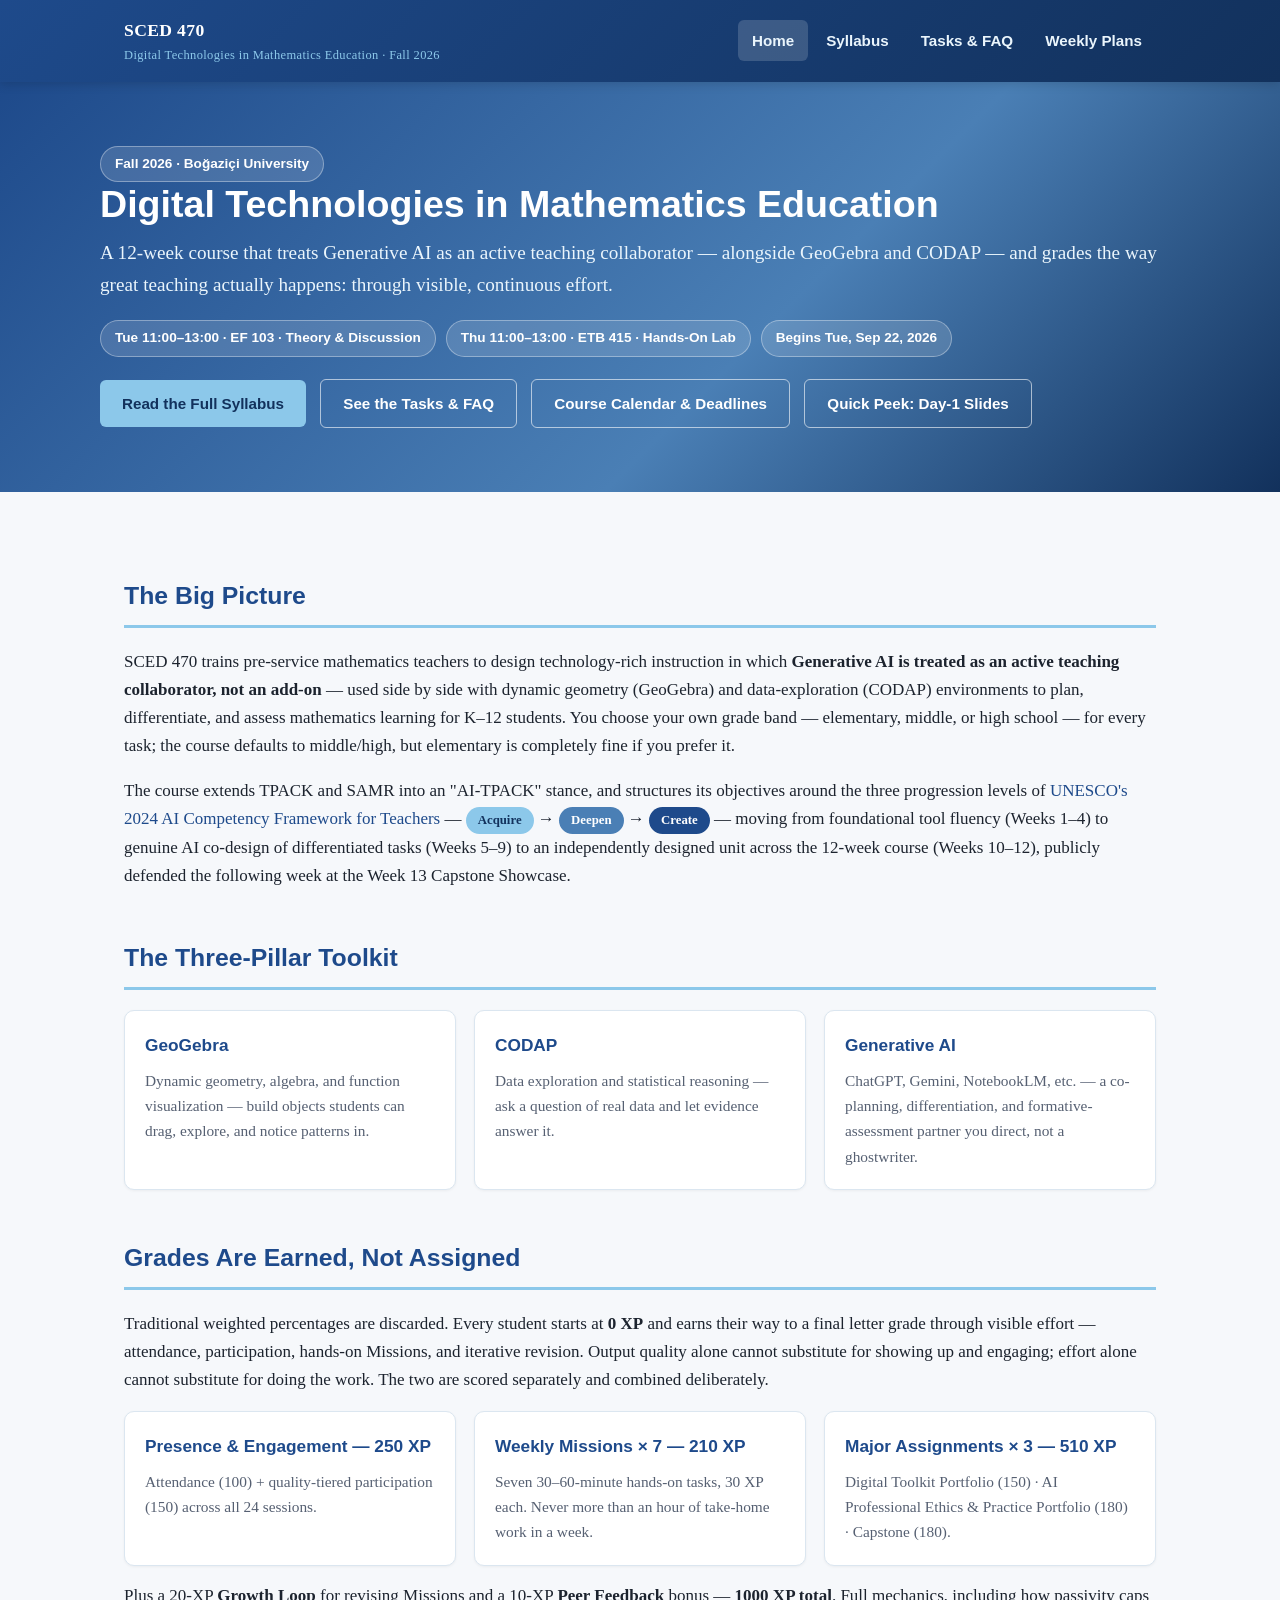
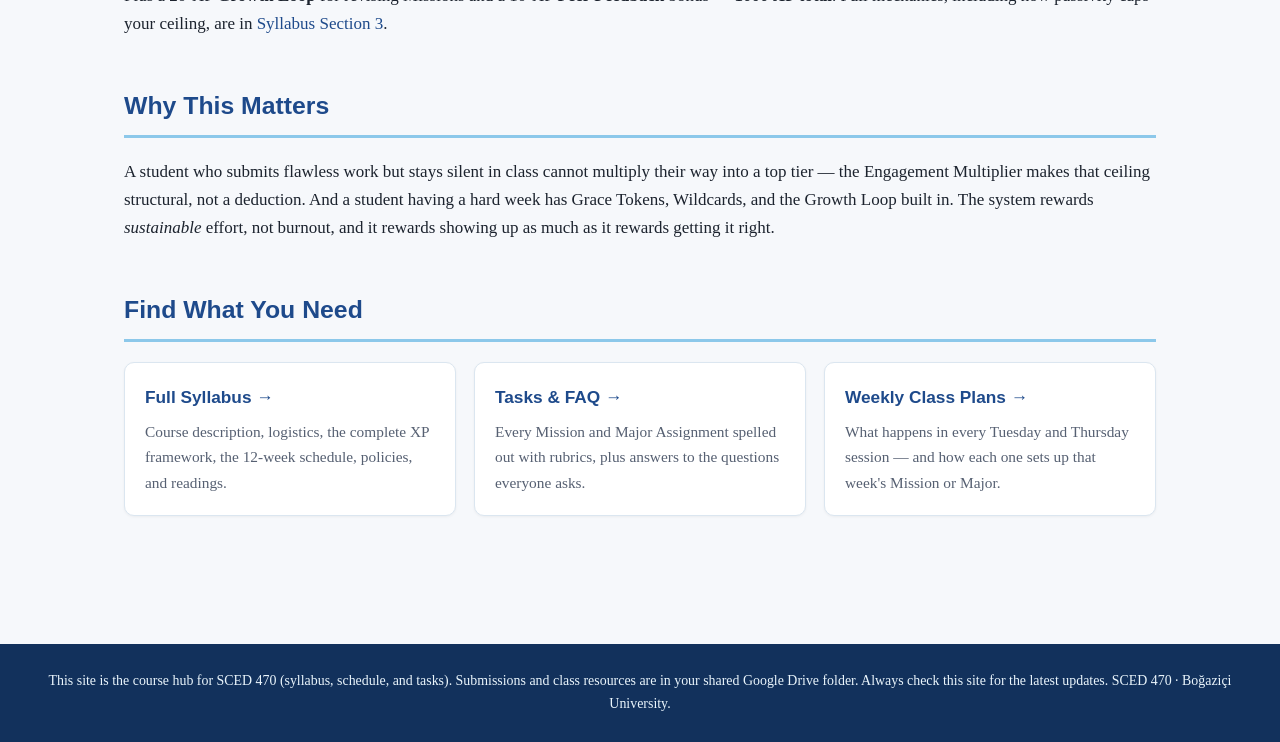
==== commit b2b9742e: "Update deadlines to Monday 08:00; replace Moodle with Drive/site wording - Mission 3+ and Major dead" ====
--- a/index.html
+++ b/index.html
@@ -5,7 +5,7 @@
 <meta name="viewport" content="width=device-width, initial-scale=1.0">
 <title>Home · SCED 470</title>
 <meta name="description" content="SCED 470: Digital Technologies in Mathematics Education — Fall 2026, Boğaziçi University.">
-<link rel="stylesheet" href="style.css">
+<link rel="stylesheet" href="style.css?v=3">
 
 </head>
 <body>
@@ -128,8 +128,8 @@
 </main>
 
 <footer class="site-footer">
-  This site supplements <a href="https://moodle.bogazici.edu.tr/" target="_blank" rel="noopener">Moodle</a>, the official system of record for SCED 470 (announcements, submissions, live XP leaderboard).
-  Always check Moodle for the latest updates. SCED 470 · Boğaziçi University.
+  This site is the course hub for SCED 470 (syllabus, schedule, and tasks). Submissions and class resources are in your shared Google Drive folder.
+  Always check this site for the latest updates. SCED 470 · Boğaziçi University.
 </footer>
 </body>
 </html>
--- a/style.css
+++ b/style.css
@@ -385,11 +385,20 @@
 .course-calendar h2 { margin-top: 0; }
 .cal-frame { width: 100%; border: 1px solid var(--border); border-radius: 8px; overflow: hidden; background: #fff; }
 .cal-frame iframe { display: block; width: 100%; border: 0; }
-.cal-month iframe { height: 640px; }
+.cal-month iframe { height: 720px; }
 .cal-agenda { display: none; }
-.cal-agenda iframe { height: 560px; }
+.cal-agenda iframe { height: 600px; }
 @media (max-width: 700px) {
   .cal-month { display: none; }
   .cal-agenda { display: block; }
   .course-calendar { padding: 14px; }
 }
+
+.cal-options { display: grid; grid-template-columns: 1fr 1fr; gap: 16px; margin-top: 10px; }
+.cal-option { border: 1px solid var(--border); border-radius: 8px; padding: 14px 18px; background: var(--sky-pale); }
+.cal-option h4 { margin: 0 0 6px; color: var(--navy); font-family: "Helvetica Neue", Helvetica, Arial, sans-serif; }
+.cal-option ul { padding-left: 20px; margin: 8px 0; font-size: 0.93rem; }
+.cal-option li { margin-bottom: 4px; }
+.rec { background: var(--navy); color: #fff; font-size: 0.72rem; padding: 2px 8px; border-radius: 999px; vertical-align: middle; margin-left: 6px; }
+.ics-url code { display: block; font-size: 0.78rem; word-break: break-all; background: #fff; border: 1px solid var(--border); padding: 8px 10px; border-radius: 6px; user-select: all; }
+@media (max-width: 800px) { .cal-options { grid-template-columns: 1fr; } }
